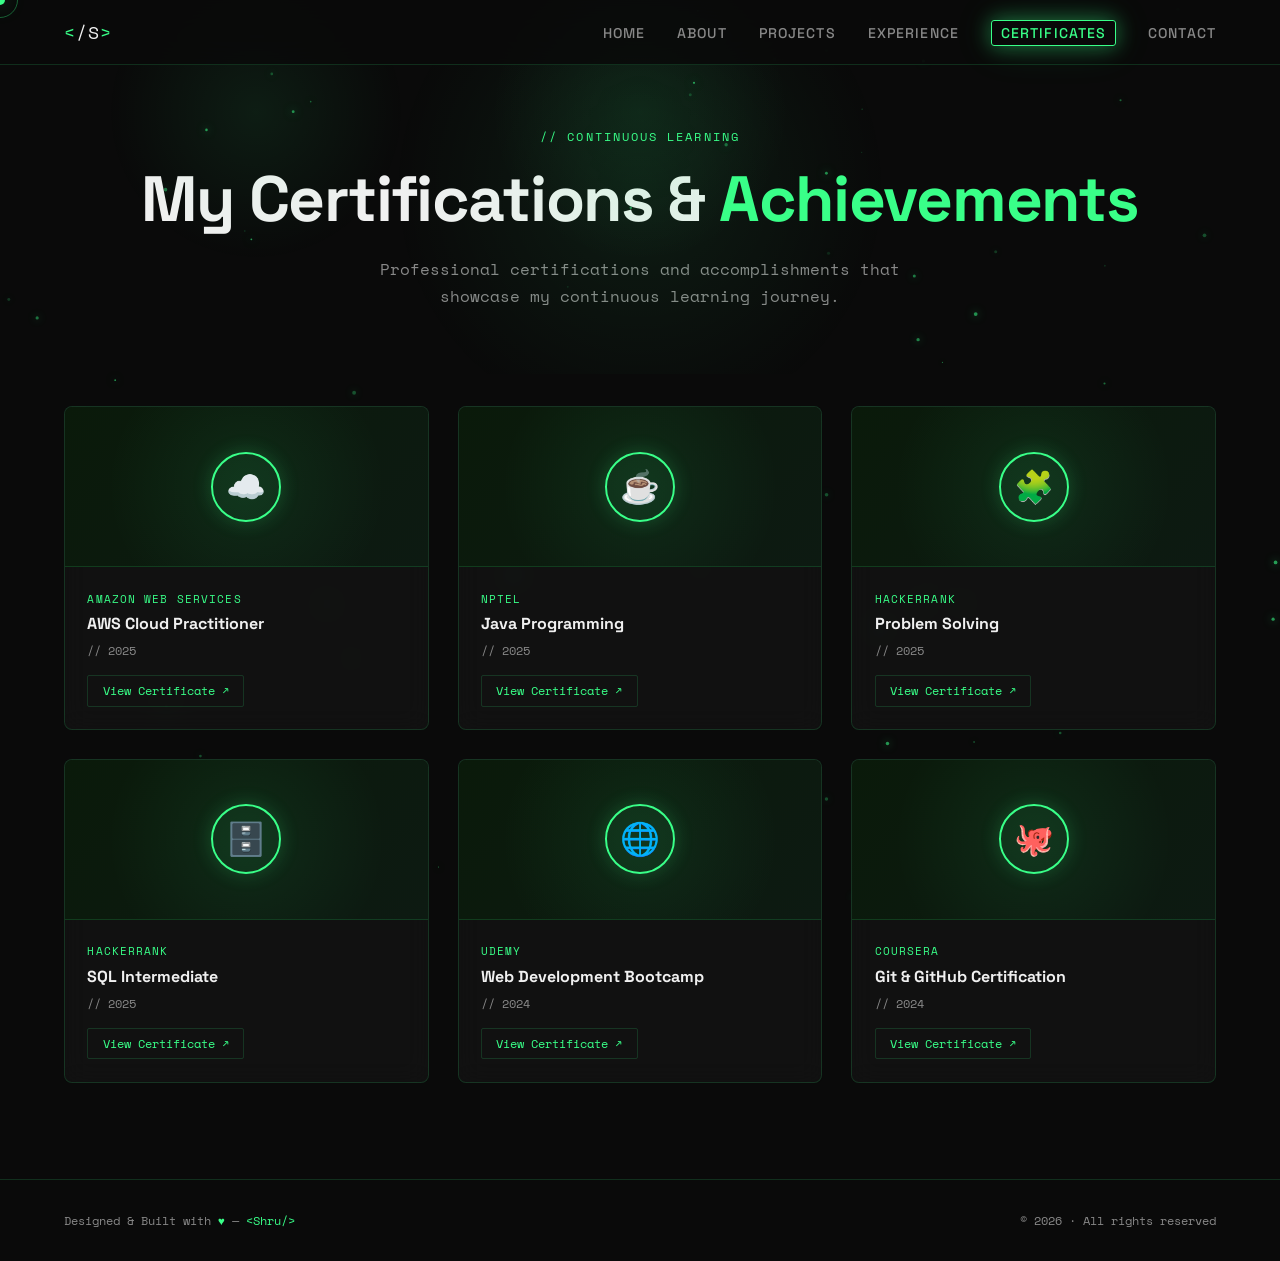
==== certificates.html @ 05f70a45 "navigation added" ====
<!DOCTYPE html>
<html lang="en">
<head>
  <meta charset="UTF-8">
  <meta name="viewport" content="width=device-width, initial-scale=1.0">
  <title>Certificates — Shruti Shreya</title>
  <link href="https://fonts.googleapis.com/css2?family=Space+Grotesk:wght@300;400;500;600;700&family=Space+Mono:wght@400;700&display=swap" rel="stylesheet">
  <link href="https://fonts.googleapis.com/css2?family=JetBrains+Mono:wght@400;700&family=Inter:wght@300;400;600;700&display=swap" rel="stylesheet">
  <style>
/* ── CSS VARIABLES ── */
:root {
  --bg: #0A0A0A;
  --bg2: #111111;
  --bg3: #161616;
  --green: #39FF88;
  --green-dim: rgba(57,255,136,0.12);
  --green-mid: rgba(57,255,136,0.35);
  --green-glow: 0 0 20px rgba(57,255,136,0.4), 0 0 40px rgba(57,255,136,0.15);
  --white: #F0F0F0;
  --gray: #888;
  --border: rgba(57,255,136,0.15);
  --glass: rgba(255,255,255,0.03);
  --font: 'Space Grotesk', sans-serif;
  --mono: 'Space Mono', monospace;
}

*, *::before, *::after { box-sizing: border-box; margin: 0; padding: 0; }
html { scroll-behavior: smooth; }
body {
  background: var(--bg);
  color: var(--white);
  font-family: var(--font);
  overflow-x: hidden;
  cursor: none;
}

/* ── CUSTOM CURSOR ── */
.cursor {
  width: 10px; height: 10px;
  background: var(--green);
  border-radius: 50%;
  position: fixed; top: 0; left: 0;
  pointer-events: none; z-index: 9999;
  transform: translate(-50%,-50%);
  transition: transform .1s, width .2s, height .2s;
  box-shadow: var(--green-glow);
}
.cursor-ring {
  width: 36px; height: 36px;
  border: 1.5px solid var(--green-mid);
  border-radius: 50%;
  position: fixed; top: 0; left: 0;
  pointer-events: none; z-index: 9998;
  transform: translate(-50%,-50%);
  transition: transform .15s ease-out, width .2s, height .2s, opacity .2s;
}

/* ── CANVAS PARTICLES ── */
#particles { position: fixed; inset: 0; pointer-events: none; z-index: 0; }

/* ── NAV ── */
nav {
  position: fixed; top: 0; width: 100%; z-index: 100;
  padding: 1.2rem 4rem;
  display: flex; align-items: center; justify-content: space-between;
  background: rgba(10,10,10,0.85);
  backdrop-filter: blur(16px);
  border-bottom: 1px solid var(--border);
  transition: padding .3s;
}
.nav-logo {
  font-family: var(--mono);
  font-size: 1.1rem;
  color: var(--green);
  letter-spacing: .05em;
  text-decoration: none;
}
.nav-logo span { color: var(--white); }
.nav-links { display: flex; gap: 2rem; list-style: none; }
.nav-links a {
  font-size: .88rem;
  font-weight: 500;
  color: var(--gray);
  text-decoration: none;
  letter-spacing: .08em;
  text-transform: uppercase;
  position: relative;
  transition: color .25s;
  padding-bottom: 4px;
}
.nav-links a::after {
  content: '';
  position: absolute; bottom: -4px; left: 0;
  width: 0; height: 1px;
  background: var(--green);
  transition: width .3s;
  box-shadow: 0 0 8px var(--green);
}
.nav-links a:hover,
.nav-links a.nav-active { color: var(--green); }
.nav-links a:hover::after,
.nav-links a.nav-active::after { width: 100%; }
.nav-links a.nav-active {
  border: 1px solid var(--green);
  border-radius: 3px;
  padding: .2rem .55rem;
  box-shadow: var(--green-glow);
}
.nav-links a.nav-active::after { display: none; }

.hamburger { display: none; flex-direction: column; gap: 5px; cursor: pointer; }
.hamburger span { width: 24px; height: 2px; background: var(--green); display: block; transition: .3s; }

/* ── HERO ── */
#hero {
  min-height: 100vh;
  display: grid; grid-template-columns: 1fr 1fr;
  align-items: center;
  padding: 8rem 4rem 4rem;
  position: relative; overflow: hidden;
}
.hero-left { position: relative; z-index: 2; }
.hero-tag {
  display: inline-flex; align-items: center; gap: .5rem;
  font-family: var(--mono);
  font-size: .75rem;
  color: var(--green);
  border: 1px solid var(--border);
  padding: .35rem .8rem;
  border-radius: 2px;
  margin-bottom: 1.6rem;
  letter-spacing: .1em;
  background: var(--green-dim);
}
.hero-tag::before { content: '▶'; font-size: .6rem; }
.hero-heading {
  font-size: clamp(3rem, 6vw, 5.5rem);
  font-weight: 700;
  line-height: 1.05;
  letter-spacing: -.02em;
  margin-bottom: 1.2rem;
}
.hero-heading .bracket { color: var(--green); font-family: var(--mono); }
.hero-subtitle {
  font-family: var(--mono);
  font-size: clamp(.85rem, 1.5vw, 1rem);
  color: var(--green);
  margin-bottom: 1.4rem;
  min-height: 1.6em;
  letter-spacing: .04em;
}
.hero-bio {
  font-size: 1rem;
  color: #aaa;
  line-height: 1.75;
  max-width: 460px;
  margin-bottom: 2.4rem;
}
.hero-cta { display: flex; gap: 1rem; flex-wrap: wrap; }

/* ── PAGE HERO (for inner pages) ── */
.page-hero {
  min-height: 40vh;
  display: flex; align-items: center; justify-content: center;
  flex-direction: column; text-align: center;
  padding: 8rem 4rem 4rem;
  position: relative; overflow: hidden;
  z-index: 2;
}
.page-hero-glow {
  position: absolute;
  width: 500px; height: 500px;
  background: radial-gradient(circle, rgba(57,255,136,0.08) 0%, transparent 70%);
  border-radius: 50%;
  pointer-events: none;
  top: 50%; left: 50%;
  transform: translate(-50%,-50%);
}
.page-hero h1 {
  font-size: clamp(2.5rem, 5vw, 4rem);
  font-weight: 700;
  letter-spacing: -.02em;
  margin-bottom: 1rem;
}
.page-hero h1 span { color: var(--green); }
.page-hero p {
  font-size: 1rem;
  color: #888;
  max-width: 560px;
  line-height: 1.7;
  font-family: var(--mono);
}

/* ── BUTTONS ── */
.btn {
  padding: .85rem 1.8rem;
  border-radius: 3px;
  font-family: var(--mono);
  font-size: .85rem;
  font-weight: 700;
  letter-spacing: .08em;
  cursor: pointer;
  transition: .25s;
  text-decoration: none;
  display: inline-flex; align-items: center; gap: .5rem;
}
.btn-primary {
  background: var(--green);
  color: #000;
  border: 2px solid var(--green);
  box-shadow: var(--green-glow);
}
.btn-primary:hover {
  background: transparent;
  color: var(--green);
  box-shadow: 0 0 30px rgba(57,255,136,0.6);
}
.btn-outline {
  background: transparent;
  color: var(--green);
  border: 2px solid var(--border);
}
.btn-outline:hover {
  border-color: var(--green);
  box-shadow: var(--green-glow);
}

/* ── HERO RIGHT ── */
.hero-right {
  position: relative; z-index: 2;
  display: flex; justify-content: center; align-items: center;
}
.avatar-wrap { position: relative; width: 280px; height: 280px; }
.avatar-ring {
  width: 280px; height: 280px;
  border-radius: 50%;
  background: var(--green);
  display: flex; align-items: center; justify-content: center;
  box-shadow: 0 0 60px rgba(57,255,136,0.5), 0 0 120px rgba(57,255,136,0.2);
  animation: pulse 3s ease-in-out infinite;
}
@keyframes pulse {
  0%,100% { box-shadow: 0 0 60px rgba(57,255,136,0.5), 0 0 120px rgba(57,255,136,0.2); }
  50%      { box-shadow: 0 0 80px rgba(57,255,136,0.7), 0 0 160px rgba(57,255,136,0.3); }
}
.avatar-face {
  width: 200px; height: 200px;
  background: #1a1a1a;
  border-radius: 50%;
  display: flex; align-items: center; justify-content: center;
  overflow: hidden;
}
.face-svg { width: 160px; height: 160px; }

/* ── SOCIAL RAIL ── */
.social-rail {
  position: absolute;
  left: -80px; top: 50%;
  transform: translateY(-50%);
  display: flex; flex-direction: column; gap: 1rem;
}
.social-item { display: flex; align-items: center; gap: .7rem; }
.social-line {
  width: 50px; height: 1px;
  background: linear-gradient(90deg, transparent, var(--green));
  box-shadow: 0 0 6px var(--green);
}
.social-icon {
  width: 34px; height: 34px;
  border: 1px solid var(--border);
  border-radius: 50%;
  display: flex; align-items: center; justify-content: center;
  background: var(--glass);
  backdrop-filter: blur(8px);
  color: var(--green);
  font-size: .65rem;
  text-decoration: none;
  transition: .25s;
  font-family: var(--mono);
}
.social-icon:hover {
  border-color: var(--green);
  box-shadow: var(--green-glow);
  background: var(--green-dim);
}

/* ── FLOATING TECH BADGES ── */
.float-badge {
  position: absolute;
  font-family: var(--mono);
  font-size: .65rem;
  padding: .3rem .6rem;
  border: 1px solid var(--border);
  background: var(--glass);
  backdrop-filter: blur(6px);
  color: var(--green);
  border-radius: 2px;
  animation: float 4s ease-in-out infinite;
  white-space: nowrap;
}
.float-badge:nth-child(1) { top: -20px; right: 30px; animation-delay: 0s; }
.float-badge:nth-child(2) { bottom: 20px; right: -30px; animation-delay: 1.2s; }
.float-badge:nth-child(3) { top: 60px; right: -60px; animation-delay: 2.4s; }
@keyframes float {
  0%,100% { transform: translateY(0); }
  50%      { transform: translateY(-10px); }
}

/* ── HERO CURVE ── */
.hero-curve {
  position: absolute;
  left: 0; top: 10%;
  pointer-events: none; z-index: 1;
  opacity: .35;
}

/* ── SECTION BASE ── */
section { position: relative; z-index: 2; padding: 6rem 4rem; }
.section-label {
  font-family: var(--mono);
  font-size: .72rem;
  color: var(--green);
  letter-spacing: .18em;
  text-transform: uppercase;
  margin-bottom: .6rem;
}
.section-label::before { content: '// '; }
.section-title {
  font-size: clamp(2rem, 4vw, 3rem);
  font-weight: 700;
  letter-spacing: -.02em;
  margin-bottom: 3.5rem;
  line-height: 1.1;
}
.section-title span { color: var(--green); }

/* ── DIVIDER ── */
.divider {
  height: 1px;
  background: linear-gradient(90deg, transparent, var(--border), transparent);
  margin: 0 4rem;
  position: relative; z-index: 2;
}

/* ── ABOUT ── */
#about { background: var(--bg); }
.about-grid { display: grid; grid-template-columns: 1fr 1fr; gap: 4rem; align-items: center; }
.about-stats { display: grid; grid-template-columns: 1fr 1fr; gap: 1.5rem; }
.stat-card {
  background: var(--glass);
  border: 1px solid var(--border);
  padding: 1.8rem;
  border-radius: 4px;
  backdrop-filter: blur(12px);
  transition: .3s;
}
.stat-card:hover {
  border-color: var(--green);
  box-shadow: var(--green-glow);
  background: var(--green-dim);
}
.stat-num {
  font-size: 2.5rem;
  font-weight: 700;
  color: var(--green);
  font-family: var(--mono);
  line-height: 1;
  margin-bottom: .4rem;
}
.stat-label { font-size: .85rem; color: var(--gray); }
.about-text p { color: #bbb; line-height: 1.8; margin-bottom: 1rem; font-size: .97rem; }

/* ── SKILLS ── */
.sk-root { background: #080B10; padding: 56px 40px; font-family: 'Inter', sans-serif; position: relative; z-index: 2; }
.sk-eyebrow { font-family: 'JetBrains Mono', monospace; font-size: 11px; letter-spacing: 0.18em; color: #39FF88; margin-bottom: 12px; opacity: 0.8; }
.sk-title { font-size: 40px; font-weight: 700; color: #E8EDF2; letter-spacing: -0.03em; margin-bottom: 48px; line-height: 1; }
.sk-title span { color: #39FF88; }
.sk-block { margin-bottom: 36px; }
.sk-cat { font-family: 'JetBrains Mono', monospace; font-size: 10px; letter-spacing: 0.2em; color: #5A6A7E; text-transform: uppercase; margin-bottom: 12px; }
.sk-grid { display: flex; flex-wrap: wrap; gap: 10px; }
.sk-item {
  background: #0E1117;
  border: 1px solid #1E2A38;
  border-radius: 8px;
  padding: 16px 18px 14px;
  min-width: 110px;
  transition: border-color .25s, box-shadow .25s;
}
.sk-item:hover {
  border-color: rgba(57,255,136,0.4);
  box-shadow: 0 0 16px rgba(57,255,136,0.12);
}
.sk-dot { width: 6px; height: 6px; background: #39FF88; border-radius: 50%; margin-bottom: 10px; box-shadow: 0 0 6px #39FF88aa; }
.sk-divider-line { height: 1px; background: #1E2A38; margin-bottom: 10px; }
.sk-name { font-size: 14px; font-weight: 700; color: #39FF88; margin-bottom: 4px; font-family: 'JetBrains Mono', monospace; }
.sk-type { font-family: 'JetBrains Mono', monospace; font-size: 11px; color: #5A6A7E; }

/* ── PROJECTS ── */
#projects { background: var(--bg); }
.projects-grid { display: grid; grid-template-columns: repeat(auto-fill, minmax(320px, 1fr)); gap: 1.8rem; }
.project-card {
  background: #0E1117;
  border: 1px solid #1E2A38;
  border-radius: 8px;
  overflow: hidden;
  display: flex; flex-direction: column;
  transition: .3s;
  position: relative;
}
.project-card::before {
  content: '';
  position: absolute; top: 0; left: 0; right: 0;
  height: 2px;
  background: linear-gradient(90deg, var(--green), #00C6FF);
  transform: scaleX(0);
  transform-origin: left;
  transition: transform .35s ease;
  z-index: 2;
}
.project-card:hover::before { transform: scaleX(1); }
.project-card:hover {
  border-color: rgba(57,255,136,0.3);
  box-shadow: 0 8px 40px rgba(57,255,136,0.1);
  transform: translateY(-5px);
}
.project-thumb {
  background: #0A1A12;
  padding: 28px 28px 20px;
  position: relative;
  min-height: 160px;
  border-bottom: 1px solid #1E2A38;
  overflow: hidden;
}
.project-thumb::after {
  content: '';
  position: absolute; inset: 0;
  background-image:
    linear-gradient(rgba(57,255,136,0.04) 1px, transparent 1px),
    linear-gradient(90deg, rgba(57,255,136,0.04) 1px, transparent 1px);
  background-size: 32px 32px;
  pointer-events: none;
}
.thumb-code {
  font-family: 'JetBrains Mono', monospace;
  font-size: 11px;
  line-height: 1.75;
  color: rgba(57,255,136,0.65);
  white-space: pre;
  overflow: hidden;
  position: relative; z-index: 1;
}
.project-number {
  position: absolute; top: 16px; right: 20px;
  font-family: var(--mono); font-size: .65rem;
  color: #5A6A7E;
}
.project-body { padding: 1.5rem; flex: 1; display: flex; flex-direction: column; }
.project-tags { display: flex; gap: .5rem; flex-wrap: wrap; margin-bottom: .9rem; }
.tag {
  font-family: var(--mono);
  font-size: .65rem;
  color: var(--green);
  border: 1px solid var(--border);
  padding: .2rem .55rem;
  border-radius: 2px;
  background: var(--green-dim);
}
.project-title { font-size: 1.1rem; font-weight: 700; margin-bottom: .6rem; color: var(--white); }
.project-desc { font-size: .87rem; color: #7E8FA3; line-height: 1.65; flex: 1; margin-bottom: 1.2rem; }
.project-links { display: flex; gap: .8rem; }
.project-link {
  font-family: var(--mono);
  font-size: .75rem;
  color: var(--green);
  text-decoration: none;
  border: 1px solid rgba(57,255,136,0.3);
  padding: .4rem .9rem;
  border-radius: 2px;
  transition: .25s;
  display: flex; align-items: center; gap: .4rem;
}
.project-link:hover { border-color: var(--green); box-shadow: var(--green-glow); background: var(--green-dim); }
.project-link.secondary { border-color: var(--border); color: var(--gray); }
.project-link.secondary:hover { color: var(--green); border-color: var(--green); }

/* ── ACHIEVEMENTS ── */
#achievements { background: var(--bg); }
.ach-grid { display: grid; grid-template-columns: repeat(auto-fill, minmax(280px, 1fr)); gap: 1.5rem; }
.ach-card {
  background: var(--glass);
  border: 1px solid var(--border);
  padding: 1.8rem;
  border-radius: 4px;
  backdrop-filter: blur(12px);
  transition: .3s;
  position: relative; overflow: hidden;
}
.ach-card::before {
  content: '';
  position: absolute; top: 0; left: 0;
  width: 3px; height: 100%;
  background: var(--green);
  box-shadow: 0 0 12px var(--green);
}
.ach-card:hover { border-color: var(--green-mid); transform: translateX(4px); }
.ach-title { font-size: 1rem; font-weight: 700; margin-bottom: .4rem; }
.ach-meta { font-family: var(--mono); font-size: .72rem; color: var(--green); margin-bottom: .6rem; }
.ach-desc { font-size: .85rem; color: #999; line-height: 1.6; }

/* ── EDUCATION ── */
#education { background: transparent; }
.edu-grid { display: grid; grid-template-columns: repeat(auto-fit, minmax(300px, 1fr)); gap: 2rem; }
.edu-card {
  position: relative; overflow: hidden;
  background: rgba(255,255,255,0.03);
  backdrop-filter: blur(12px);
  border: 1px solid rgba(255,255,255,0.08);
  border-radius: 18px;
  padding: 2rem;
  transition: all .4s ease;
}
.edu-card::before {
  content: '';
  position: absolute; inset: 0;
  background: radial-gradient(circle at top right, rgba(57,255,20,0.12), transparent 55%);
  opacity: 0; transition: .4s ease;
}
.edu-card:hover::before { opacity: 1; }
.edu-card:hover {
  transform: translateY(-8px);
  background: rgba(57,255,20,0.05);
  border-color: rgba(57,255,20,0.4);
  box-shadow: 0 0 20px rgba(57,255,20,0.15), 0 0 40px rgba(57,255,20,0.08);
}
.edu-card::after {
  content: '';
  position: absolute;
  width: 120px; height: 120px;
  top: -60px; right: -60px;
  background: rgba(57,255,20,0.12);
  border-radius: 50%;
  filter: blur(50px);
  pointer-events: none;
}
.edu-degree { color: #fff; font-size: 1.15rem; font-weight: 700; line-height: 1.5; margin-bottom: .7rem; }
.edu-school { font-family: var(--mono); color: var(--green); font-size: .85rem; letter-spacing: 1px; margin-bottom: .8rem; }
.edu-year {
  display: inline-block;
  padding: .35rem .8rem;
  background: rgba(57,255,20,0.08);
  border: 1px solid rgba(57,255,20,0.2);
  border-radius: 50px;
  color: #bdbdbd; font-size: .8rem;
  margin-bottom: 1rem;
}
.edu-desc { color: #d0d0d0; font-size: .95rem; line-height: 1.8; }

/* ── TIMELINE (Experience) ── */
.timeline { position: relative; padding-left: 2rem; }
.timeline::before {
  content: '';
  position: absolute; left: 0; top: 0; bottom: 0;
  width: 2px;
  background: linear-gradient(180deg, var(--green), transparent);
  box-shadow: 0 0 10px rgba(57,255,136,0.3);
}
.timeline-item {
  position: relative;
  padding: 0 0 3rem 2rem;
}
.timeline-item::before {
  content: '';
  position: absolute; left: -0.45rem; top: .3rem;
  width: 12px; height: 12px;
  border-radius: 50%;
  background: var(--bg);
  border: 2px solid var(--green);
  box-shadow: 0 0 10px var(--green);
  transition: .3s;
}
.timeline-item:hover::before {
  background: var(--green);
  box-shadow: 0 0 20px var(--green);
}
.timeline-date {
  font-family: var(--mono);
  font-size: .72rem;
  color: var(--green);
  letter-spacing: .1em;
  margin-bottom: .4rem;
}
.timeline-card {
  background: var(--glass);
  border: 1px solid var(--border);
  padding: 1.5rem;
  border-radius: 6px;
  backdrop-filter: blur(12px);
  transition: .3s;
}
.timeline-item:hover .timeline-card {
  border-color: var(--green-mid);
  box-shadow: var(--green-glow);
}
.timeline-role { font-size: 1.1rem; font-weight: 700; margin-bottom: .3rem; }
.timeline-org { font-family: var(--mono); font-size: .82rem; color: var(--green); margin-bottom: .8rem; }
.timeline-desc { font-size: .88rem; color: #999; line-height: 1.65; }
.timeline-tags { display: flex; flex-wrap: wrap; gap: .4rem; margin-top: .8rem; }

/* ── CERTIFICATES ── */
.cert-grid { display: grid; grid-template-columns: repeat(auto-fill, minmax(300px, 1fr)); gap: 1.8rem; }
.cert-card {
  background: var(--glass);
  border: 1px solid var(--border);
  border-radius: 8px;
  overflow: hidden;
  backdrop-filter: blur(12px);
  transition: .3s;
  display: flex; flex-direction: column;
}
.cert-card:hover {
  border-color: var(--green);
  box-shadow: 0 8px 40px rgba(57,255,136,0.15);
  transform: translateY(-6px);
}
.cert-img {
  height: 160px;
  background: linear-gradient(135deg, #0a1a0a 0%, #0d1a12 100%);
  display: flex; align-items: center; justify-content: center;
  font-size: 3rem;
  border-bottom: 1px solid var(--border);
  position: relative; overflow: hidden;
}
.cert-img::before {
  content: '';
  position: absolute; inset: 0;
  background: radial-gradient(circle at center, rgba(57,255,136,0.08) 0%, transparent 70%);
}
.cert-badge {
  width: 70px; height: 70px;
  border-radius: 50%;
  border: 2px solid var(--green);
  display: flex; align-items: center; justify-content: center;
  font-size: 2rem;
  background: rgba(57,255,136,0.05);
  box-shadow: 0 0 20px rgba(57,255,136,0.2);
  position: relative; z-index: 1;
}
.cert-body { padding: 1.4rem; flex: 1; display: flex; flex-direction: column; }
.cert-org {
  font-family: var(--mono);
  font-size: .7rem;
  color: var(--green);
  letter-spacing: .1em;
  margin-bottom: .4rem;
  text-transform: uppercase;
}
.cert-title { font-size: 1rem; font-weight: 700; margin-bottom: .5rem; }
.cert-date { font-family: var(--mono); font-size: .72rem; color: var(--gray); margin-bottom: 1rem; }
.cert-view {
  font-family: var(--mono);
  font-size: .75rem;
  color: var(--green);
  text-decoration: none;
  border: 1px solid var(--border);
  padding: .4rem .9rem;
  border-radius: 2px;
  transition: .25s;
  display: inline-flex; align-items: center; gap: .4rem;
  align-self: flex-start;
  margin-top: auto;
}
.cert-view:hover { border-color: var(--green); box-shadow: var(--green-glow); background: var(--green-dim); }

/* ── ABOUT PAGE SIDEBAR ── */
.about-layout { display: grid; grid-template-columns: 300px 1fr; gap: 3rem; align-items: start; }
.sidebar-card {
  background: var(--glass);
  border: 1px solid var(--border);
  border-radius: 12px;
  padding: 2rem;
  backdrop-filter: blur(12px);
  position: sticky; top: 6rem;
  box-shadow: var(--green-glow);
  text-align: center;
}
.sidebar-avatar {
  width: 100px; height: 100px;
  border-radius: 50%;
  background: linear-gradient(135deg, var(--green), #00C6FF);
  display: flex; align-items: center; justify-content: center;
  margin: 0 auto 1rem;
  font-size: 2.5rem;
  box-shadow: 0 0 30px rgba(57,255,136,0.3);
}
.sidebar-name { font-size: 1.2rem; font-weight: 700; margin-bottom: .3rem; }
.sidebar-role { font-family: var(--mono); font-size: .78rem; color: var(--green); margin-bottom: 1.5rem; }
.sidebar-dl {
  display: block;
  font-family: var(--mono);
  font-size: .78rem;
  padding: .6rem 1rem;
  border: 1px solid var(--green);
  color: var(--green);
  text-decoration: none;
  border-radius: 3px;
  margin-bottom: 1.5rem;
  transition: .25s;
}
.sidebar-dl:hover { background: var(--green); color: #000; box-shadow: var(--green-glow); }
.sidebar-info { text-align: left; margin-bottom: 1.2rem; }
.sidebar-info-row {
  display: flex; align-items: flex-start; gap: .7rem;
  margin-bottom: .8rem;
  font-size: .85rem;
}
.sidebar-info-label { font-family: var(--mono); font-size: .7rem; color: var(--green); min-width: 60px; margin-top:.1rem; }
.sidebar-info-val { color: #ccc; line-height: 1.4; }
.sidebar-milestones { text-align: left; margin-bottom: 1.2rem; }
.sidebar-milestones h4 { font-family: var(--mono); font-size: .72rem; color: var(--gray); letter-spacing: .1em; text-transform: uppercase; margin-bottom: .8rem; }
.milestone { display: flex; align-items: center; gap: .6rem; font-size: .82rem; color: #ccc; margin-bottom: .5rem; }
.milestone::before { content: '✓'; color: var(--green); font-size: .75rem; }
.sidebar-links { display: flex; justify-content: center; gap: .6rem; flex-wrap: wrap; }
.sidebar-link {
  width: 36px; height: 36px;
  border: 1px solid var(--border);
  border-radius: 50%;
  display: flex; align-items: center; justify-content: center;
  color: var(--green);
  font-size: .65rem;
  text-decoration: none;
  font-family: var(--mono);
  transition: .25s;
}
.sidebar-link:hover { border-color: var(--green); box-shadow: var(--green-glow); background: var(--green-dim); }

/* ── ABOUT RIGHT CONTENT ── */
.about-content { }
.about-intro-title {
  font-size: clamp(2rem, 4vw, 3rem);
  font-weight: 700;
  margin-bottom: 1rem;
  line-height: 1.1;
}
.about-intro-title span { color: var(--green); }
.about-intro-sub { font-family: var(--mono); font-size: .9rem; color: var(--green); margin-bottom: 1.5rem; }
.about-paras p { color: #bbb; line-height: 1.85; margin-bottom: 1.2rem; font-size: .97rem; }
.about-paras em { color: var(--green); font-style: normal; font-weight: 600; }
.about-skills-section { margin-top: 3rem; }
.about-skills-section h3 { font-size: 1.4rem; font-weight: 700; margin-bottom: 1.5rem; }
.about-skills-section h3 span { color: var(--green); }
.skills-icon-grid { display: grid; grid-template-columns: repeat(auto-fill, minmax(130px, 1fr)); gap: 1rem; }
.skill-icon-card {
  background: var(--glass);
  border: 1px solid var(--border);
  padding: 1.2rem;
  border-radius: 6px;
  text-align: center;
  backdrop-filter: blur(8px);
  transition: .3s; cursor: default;
}
.skill-icon-card:hover {
  border-color: var(--green);
  box-shadow: var(--green-glow);
  background: var(--green-dim);
  transform: translateY(-3px);
}
.skill-icon-emoji { font-size: 1.8rem; margin-bottom: .5rem; }
.skill-icon-name { font-size: .82rem; font-weight: 600; color: var(--white); }
.about-social-section { margin-top: 3rem; }
.about-social-section h3 { font-size: 1.4rem; font-weight: 700; margin-bottom: 1.5rem; }
.about-social-section h3 span { color: var(--green); }
.social-btn-grid { display: flex; flex-wrap: wrap; gap: .8rem; }
.social-btn {
  font-family: var(--mono);
  font-size: .82rem;
  padding: .65rem 1.3rem;
  border: 1px solid var(--border);
  border-radius: 4px;
  color: var(--white);
  text-decoration: none;
  display: flex; align-items: center; gap: .5rem;
  transition: .25s;
  background: var(--glass);
}
.social-btn:hover { border-color: var(--green); color: var(--green); box-shadow: var(--green-glow); background: var(--green-dim); }

/* ── CONTACT PAGE ── */
#contact { background: var(--bg); }
.contact-wrap { display: grid; grid-template-columns: 1fr 1fr; gap: 4rem; align-items: start; }
.contact-info p { color: #aaa; line-height: 1.8; margin-bottom: 2rem; font-size: .97rem; }
.contact-links { display: flex; flex-direction: column; gap: .8rem; }
.contact-link {
  display: flex; align-items: center; gap: .9rem;
  font-family: var(--mono); font-size: .82rem;
  color: var(--gray); text-decoration: none;
  transition: color .25s;
}
.contact-link:hover { color: var(--green); }
.contact-link-icon {
  width: 36px; height: 36px;
  border: 1px solid var(--border); border-radius: 50%;
  display: flex; align-items: center; justify-content: center;
  color: var(--green); font-size: .72rem;
  flex-shrink: 0; transition: .25s;
  font-family: var(--mono);
}
.contact-link:hover .contact-link-icon { border-color: var(--green); box-shadow: var(--green-glow); }
.contact-form { display: flex; flex-direction: column; gap: 1.2rem; }
.form-group { display: flex; flex-direction: column; gap: .4rem; }
.form-label { font-family: var(--mono); font-size: .72rem; color: var(--green); letter-spacing: .1em; }
.form-input, .form-textarea {
  background: var(--glass);
  border: 1px solid var(--border);
  padding: .85rem 1rem;
  border-radius: 3px;
  color: var(--white);
  font-family: var(--font);
  font-size: .9rem;
  transition: .25s;
  outline: none;
  backdrop-filter: blur(8px);
  resize: none;
}
.form-input:focus, .form-textarea:focus {
  border-color: var(--green);
  box-shadow: 0 0 0 3px rgba(57,255,136,0.08);
}
.form-textarea { height: 130px; }

/* ── FOOTER ── */
footer {
  padding: 2rem 4rem;
  border-top: 1px solid var(--border);
  display: flex; align-items: center; justify-content: space-between;
  font-family: var(--mono); font-size: .72rem; color: var(--gray);
  background: var(--bg);
  position: relative; z-index: 2;
}
footer span { color: var(--green); }

/* ── SCROLL REVEAL ── */
.reveal { opacity: 0; transform: translateY(30px); transition: opacity .7s ease, transform .7s ease; }
.reveal.visible { opacity: 1; transform: translateY(0); }

/* ── SCROLLBAR ── */
::-webkit-scrollbar { width: 4px; }
::-webkit-scrollbar-track { background: var(--bg); }
::-webkit-scrollbar-thumb { background: var(--green-mid); border-radius: 2px; }

/* ── RESPONSIVE ── */
@media (max-width: 900px) {
  nav { padding: 1rem 1.5rem; }
  .nav-links { display: none; }
  .nav-links.open {
    display: flex; flex-direction: column;
    position: fixed; inset: 0; top: 56px;
    background: rgba(10,10,10,.98);
    padding: 3rem 2rem; gap: 2rem;
    align-items: center; justify-content: center; z-index: 99;
  }
  .hamburger { display: flex; }
  #hero { grid-template-columns: 1fr; padding: 7rem 1.5rem 3rem; gap: 3rem; }
  .hero-right { order: -1; }
  .avatar-wrap { width: 200px; height: 200px; }
  .avatar-ring { width: 200px; height: 200px; }
  .avatar-face { width: 140px; height: 140px; }
  .social-rail { left: -60px; }
  .social-line { width: 30px; }
  section { padding: 4rem 1.5rem; }
  .divider { margin: 0 1.5rem; }
  .about-grid, .contact-wrap, .about-layout { grid-template-columns: 1fr; gap: 2.5rem; }
  .sidebar-card { position: static; }
  footer { flex-direction: column; gap: .5rem; text-align: center; padding: 1.5rem; }
  .sk-root { padding: 40px 20px; }
  .page-hero { padding: 6rem 1.5rem 3rem; }
}
@media (max-width: 480px) {
  .hero-cta { flex-direction: column; }
  .btn { text-align: center; justify-content: center; }
  .projects-grid { grid-template-columns: 1fr; }
  .cert-grid { grid-template-columns: 1fr; }
}

</style>
</head>
<body>

  <div class="cursor" id="cursor"></div>
  <div class="cursor-ring" id="cursor-ring"></div>
  <canvas id="particles"></canvas>

  <nav id="navbar">
    <a href="index.html" class="nav-logo">&lt;<span>/S</span>&gt;</a>
    <ul class="nav-links" id="navLinks">
      <li><a href="index.html">Home</a></li>
      <li><a href="about.html">About</a></li>
      <li><a href="projects.html">Projects</a></li>
      <li><a href="experience.html">Experience</a></li>
      <li><a href="certificates.html" class="nav-active">Certificates</a></li>
      <li><a href="contact.html">Contact</a></li>
    </ul>
    <div class="hamburger" id="hamburger" onclick="toggleNav()">
      <span></span><span></span><span></span>
    </div>
  </nav>

  <!-- HERO -->
  <div class="page-hero">
    <div class="page-hero-glow"></div>
    <div class="page-hero-glow" style="width:300px;height:300px;top:30%;left:20%;"></div>
    <div class="page-hero-glow" style="width:300px;height:300px;top:30%;right:20%;"></div>
    <div class="section-label" style="margin-bottom:.8rem;">Continuous Learning</div>
    <h1>My Certifications &amp; <span>Achievements</span></h1>
    <p>Professional certifications and accomplishments that showcase my continuous learning journey.</p>
  </div>

  <!-- CERT GRID -->
  <section style="padding: 2rem 4rem 6rem;">
    <div class="cert-grid">

      <div class="cert-card reveal">
        <div class="cert-img">
          <div class="cert-badge">☁️</div>
        </div>
        <div class="cert-body">
          <div class="cert-org">Amazon Web Services</div>
          <div class="cert-title">AWS Cloud Practitioner</div>
          <div class="cert-date">// 2025</div>
          <a href="#" class="cert-view">View Certificate ↗</a>
        </div>
      </div>

      <div class="cert-card reveal">
        <div class="cert-img">
          <div class="cert-badge">☕</div>
        </div>
        <div class="cert-body">
          <div class="cert-org">NPTEL</div>
          <div class="cert-title">Java Programming</div>
          <div class="cert-date">// 2025</div>
          <a href="#" class="cert-view">View Certificate ↗</a>
        </div>
      </div>

      <div class="cert-card reveal">
        <div class="cert-img">
          <div class="cert-badge">🧩</div>
        </div>
        <div class="cert-body">
          <div class="cert-org">HackerRank</div>
          <div class="cert-title">Problem Solving</div>
          <div class="cert-date">// 2025</div>
          <a href="#" class="cert-view">View Certificate ↗</a>
        </div>
      </div>

      <div class="cert-card reveal">
        <div class="cert-img">
          <div class="cert-badge">🗄️</div>
        </div>
        <div class="cert-body">
          <div class="cert-org">HackerRank</div>
          <div class="cert-title">SQL Intermediate</div>
          <div class="cert-date">// 2025</div>
          <a href="#" class="cert-view">View Certificate ↗</a>
        </div>
      </div>

      <div class="cert-card reveal">
        <div class="cert-img">
          <div class="cert-badge">🌐</div>
        </div>
        <div class="cert-body">
          <div class="cert-org">Udemy</div>
          <div class="cert-title">Web Development Bootcamp</div>
          <div class="cert-date">// 2024</div>
          <a href="#" class="cert-view">View Certificate ↗</a>
        </div>
      </div>

      <div class="cert-card reveal">
        <div class="cert-img">
          <div class="cert-badge">🐙</div>
        </div>
        <div class="cert-body">
          <div class="cert-org">Coursera</div>
          <div class="cert-title">Git &amp; GitHub Certification</div>
          <div class="cert-date">// 2024</div>
          <a href="#" class="cert-view">View Certificate ↗</a>
        </div>
      </div>

    </div>
  </section>

  <footer>
    <div>Designed &amp; Built with <span>♥</span> — <span>&lt;Shru/&gt;</span></div>
    <div>© 2026 · All rights reserved</div>
  </footer>

  <script>
/* ============================================
   PORTFOLIO — main.js (shared across all pages)
   ============================================ */

/* ── CUSTOM CURSOR ── */
const cursor = document.getElementById('cursor');
const ring   = document.getElementById('cursor-ring');
let mx = 0, my = 0, rx = 0, ry = 0;

if (cursor && ring) {
  document.addEventListener('mousemove', e => {
    mx = e.clientX;
    my = e.clientY;
    cursor.style.left = mx + 'px';
    cursor.style.top  = my + 'px';
  });

  (function animRing() {
    rx += (mx - rx) * 0.12;
    ry += (my - ry) * 0.12;
    ring.style.left = rx + 'px';
    ring.style.top  = ry + 'px';
    requestAnimationFrame(animRing);
  })();

  document.querySelectorAll('a, button, .skill-card, .project-card, .stat-card, .ach-card, .edu-card, .cert-card, .sk-item, .timeline-card, .sidebar-card').forEach(el => {
    el.addEventListener('mouseenter', () => {
      cursor.style.transform = 'translate(-50%,-50%) scale(2.5)';
      ring.style.opacity = '0.3';
    });
    el.addEventListener('mouseleave', () => {
      cursor.style.transform = 'translate(-50%,-50%) scale(1)';
      ring.style.opacity = '1';
    });
  });
}

/* ── PARTICLES ── */
const canvas = document.getElementById('particles');
if (canvas) {
  const ctx = canvas.getContext('2d');
  let W, H, pts = [];

  function initCanvas() {
    W = canvas.width  = innerWidth;
    H = canvas.height = innerHeight;
    pts = Array.from({ length: 90 }, () => ({
      x:  Math.random() * W,
      y:  Math.random() * H,
      r:  Math.random() * 1.5 + 0.5,
      vx: (Math.random() - 0.5) * 0.35,
      vy: (Math.random() - 0.5) * 0.35,
      o:  Math.random() * 0.5 + 0.1
    }));
  }

  function drawParticles() {
    ctx.clearRect(0, 0, W, H);
    pts.forEach(p => {
      p.x += p.vx; p.y += p.vy;
      if (p.x < 0) p.x = W;  if (p.x > W) p.x = 0;
      if (p.y < 0) p.y = H;  if (p.y > H) p.y = 0;
      ctx.beginPath();
      ctx.arc(p.x, p.y, p.r, 0, Math.PI * 2);
      ctx.fillStyle   = `rgba(57,255,136,${p.o})`;
      ctx.shadowBlur  = 8;
      ctx.shadowColor = '#39FF88';
      ctx.fill();
    });
    requestAnimationFrame(drawParticles);
  }

  initCanvas();
  drawParticles();
  window.addEventListener('resize', initCanvas);
}

/* ── TYPING EFFECT (index only) ── */
const typingEl = document.getElementById('typing-text');
if (typingEl) {
  const phrases = [
    'Shruti Shreya',
    'Full Stack Developer',
    'Problem Solver',
    'Open Source Enthusiast',
  ];
  let pi = 0, ci = 0, deleting = false;

  function type() {
    const phrase = phrases[pi];
    if (!deleting) {
      typingEl.textContent = phrase.slice(0, ci + 1) + '_';
      ci++;
      if (ci === phrase.length) {
        deleting = true;
        setTimeout(type, 1800);
        return;
      }
    } else {
      typingEl.textContent = phrase.slice(0, ci - 1) + '_';
      ci--;
      if (ci === 0) {
        deleting = false;
        pi = (pi + 1) % phrases.length;
      }
    }
    setTimeout(type, deleting ? 55 : 90);
  }
  type();
}

/* ── SCROLL REVEAL ── */
const revealObserver = new IntersectionObserver(entries => {
  entries.forEach(e => {
    if (e.isIntersecting) e.target.classList.add('visible');
  });
}, { threshold: 0.12 });

document.querySelectorAll('.reveal').forEach(el => revealObserver.observe(el));

/* ── NAV SHRINK ON SCROLL ── */
const navbar = document.getElementById('navbar');
if (navbar) {
  window.addEventListener('scroll', () => {
    navbar.style.padding = scrollY > 60 ? '0.65rem 4rem' : '1.2rem 4rem';
  });
}

/* ── MOBILE HAMBURGER ── */
function toggleNav() {
  const nl = document.getElementById('navLinks');
  if (nl) nl.classList.toggle('open');
}

document.querySelectorAll('.nav-links a').forEach(a =>
  a.addEventListener('click', () => {
    const nl = document.getElementById('navLinks');
    if (nl) nl.classList.remove('open');
  })
);

/* ── CONTACT FORM ── */
function sendMessage(btn) {
  btn.textContent        = 'Sent! ✓';
  btn.style.background   = 'transparent';
  btn.style.color        = 'var(--green)';
  setTimeout(() => {
    btn.textContent      = 'Send Message →';
    btn.style.background = 'var(--green)';
    btn.style.color      = '#000';
  }, 3000);
}

</script>
</body>
</html>
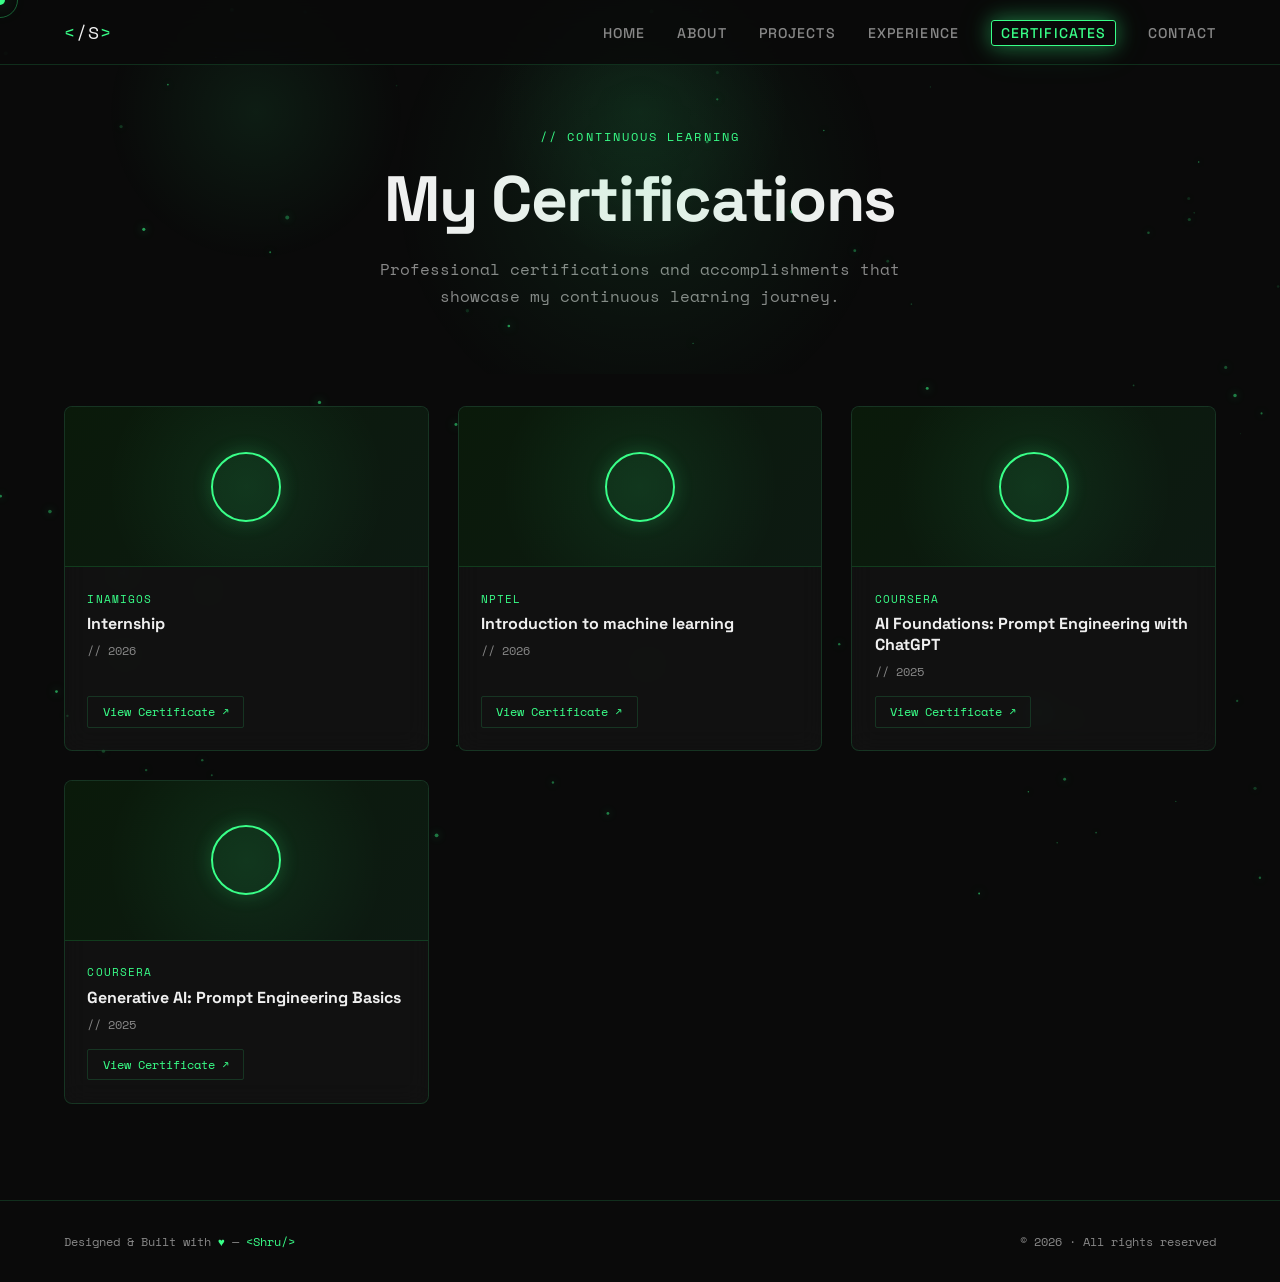
==== commit 0df45a62: "certificate added" ====
--- a/certificates.html
+++ b/certificates.html
@@ -910,7 +910,7 @@
     <div class="page-hero-glow" style="width:300px;height:300px;top:30%;left:20%;"></div>
     <div class="page-hero-glow" style="width:300px;height:300px;top:30%;right:20%;"></div>
     <div class="section-label" style="margin-bottom:.8rem;">Continuous Learning</div>
-    <h1>My Certifications &amp; <span>Achievements</span></h1>
+    <h1>My Certifications  </h1>
     <p>Professional certifications and accomplishments that showcase my continuous learning journey.</p>
   </div>
 
@@ -918,77 +918,67 @@
   <section style="padding: 2rem 4rem 6rem;">
     <div class="cert-grid">
 
+     
+      
       <div class="cert-card reveal">
         <div class="cert-img">
-          <div class="cert-badge">☁️</div>
+          <div class="cert-badge"></div>
         </div>
         <div class="cert-body">
-          <div class="cert-org">Amazon Web Services</div>
-          <div class="cert-title">AWS Cloud Practitioner</div>
-          <div class="cert-date">// 2025</div>
-          <a href="#" class="cert-view">View Certificate ↗</a>
+          <div class="cert-org">InAmigos</div>
+          <div class="cert-title">Internship</div>
+          <div class="cert-date">// 2026</div>
+          <a href="https://drive.google.com/file/d/1bhoPenwgwYgFZfwG82vkx7BjIJSwvFpw/view?usp=sharing" class="cert-view">View Certificate ↗</a>
         </div>
       </div>
-
       <div class="cert-card reveal">
         <div class="cert-img">
-          <div class="cert-badge">☕</div>
+          <div class="cert-badge"></div>
         </div>
         <div class="cert-body">
           <div class="cert-org">NPTEL</div>
-          <div class="cert-title">Java Programming</div>
-          <div class="cert-date">// 2025</div>
-          <a href="#" class="cert-view">View Certificate ↗</a>
+          <div class="cert-title">Introduction to machine learning</div>
+          <div class="cert-date">// 2026</div>
+          <a href="https://drive.google.com/file/d/1hR0S42HQ5Wq1CGeClMffLhSLr5MVykpq/view?usp=sharing" class="cert-view">View Certificate ↗</a>
         </div>
       </div>
 
+
       <div class="cert-card reveal">
         <div class="cert-img">
-          <div class="cert-badge">🧩</div>
-        </div>
-        <div class="cert-body">
-          <div class="cert-org">HackerRank</div>
-          <div class="cert-title">Problem Solving</div>
-          <div class="cert-date">// 2025</div>
-          <a href="#" class="cert-view">View Certificate ↗</a>
-        </div>
-      </div>
-
-      <div class="cert-card reveal">
-        <div class="cert-img">
-          <div class="cert-badge">🗄️</div>
-        </div>
-        <div class="cert-body">
-          <div class="cert-org">HackerRank</div>
-          <div class="cert-title">SQL Intermediate</div>
-          <div class="cert-date">// 2025</div>
-          <a href="#" class="cert-view">View Certificate ↗</a>
-        </div>
-      </div>
-
-      <div class="cert-card reveal">
-        <div class="cert-img">
-          <div class="cert-badge">🌐</div>
-        </div>
-        <div class="cert-body">
-          <div class="cert-org">Udemy</div>
-          <div class="cert-title">Web Development Bootcamp</div>
-          <div class="cert-date">// 2024</div>
-          <a href="#" class="cert-view">View Certificate ↗</a>
-        </div>
-      </div>
-
-      <div class="cert-card reveal">
-        <div class="cert-img">
-          <div class="cert-badge">🐙</div>
+          <div class="cert-badge"></div>
         </div>
         <div class="cert-body">
           <div class="cert-org">Coursera</div>
-          <div class="cert-title">Git &amp; GitHub Certification</div>
-          <div class="cert-date">// 2024</div>
-          <a href="#" class="cert-view">View Certificate ↗</a>
+          <div class="cert-title">AI Foundations: Prompt Engineering with ChatGPT</div>
+          <div class="cert-date">// 2025</div>
+          <a href="https://drive.google.com/file/d/1pKGmBnC4GibEzfEYID9oYUlT0B9adRRr/view?usp=sharing" class="cert-view">View Certificate ↗</a>
         </div>
       </div>
+
+      <div class="cert-card reveal">
+        <div class="cert-img">
+          <div class="cert-badge"></div>
+        </div>
+        <div class="cert-body">
+          <div class="cert-org">Coursera</div>
+          <div class="cert-title">Generative AI: Prompt Engineering Basics</div>
+          <div class="cert-date">// 2025</div>
+          <a href="https://drive.google.com/file/d/1bNrO_RUxQAAO9_3Nr0LEkr-aWFhAUnln/view?usp=sharing" class="cert-view">View Certificate ↗</a>
+        </div>
+      </div>
+
+      <!-- <div class="cert-card reveal">
+        <div class="cert-img">
+          <div class="cert-badge"></div>
+        </div>
+        <div class="cert-body">
+          <div class="cert-org">LinkedIn Learning</div>
+          <div class="cert-title">Critical Thinking</div>
+          <div class="cert-date">// 2024</div>
+          <a href="https://drive.google.com/file/d/1knGjym9cY2SH27KCxBfnv_Xvtcv_TYj_/view?usp=sharing" class="cert-view">View Certificate ↗</a>
+        </div>
+      </div> -->
 
     </div>
   </section>
